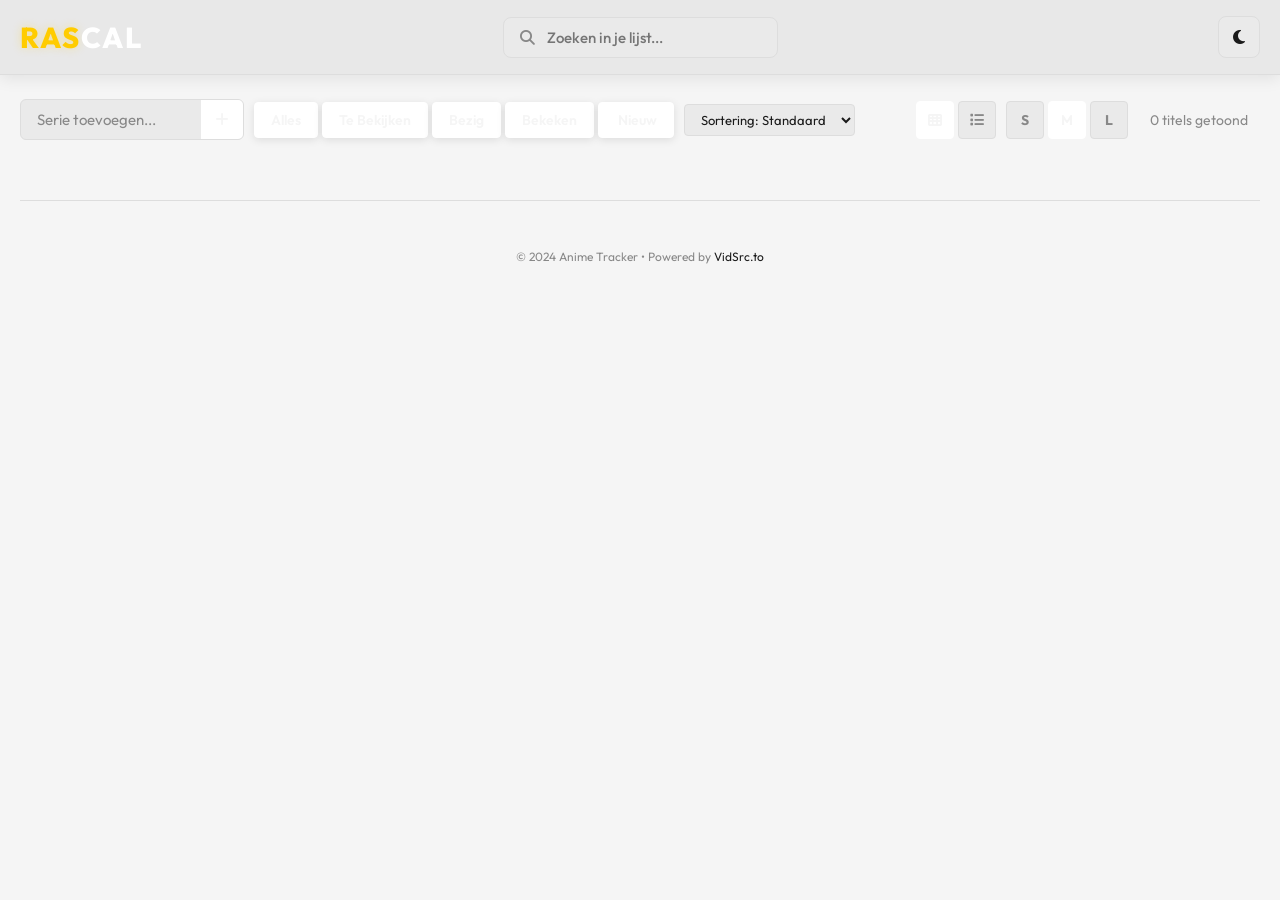
==== anime-tracker/index.html @ e0cf9aab "Initial commit" ====
<!DOCTYPE html>
<html lang="en">
<head>
    <meta charset="UTF-8">
    <meta name="viewport" content="width=device-width, initial-scale=1.0">
    <title>Anime Tracker | Premium List</title>
    <link rel="stylesheet" href="styles.css?v=1.9.2">
    <link rel="preconnect" href="https://fonts.googleapis.com">
    <link rel="preconnect" href="https://fonts.gstatic.com" crossorigin>
    <link href="https://fonts.googleapis.com/css2?family=Outfit:wght@300;400;600;800&display=swap" rel="stylesheet">
    <link rel="stylesheet" href="https://cdnjs.cloudflare.com/ajax/libs/font-awesome/6.4.0/css/all.min.css">
</head>
<body>
    <header class="header-main">
        <div class="header-content">
            <div class="header-left">
                <h1 class="logo-rascal"><span class="ras">RAS</span><span class="cal">CAL</span></h1>
            </div>
            <div class="header-center">
                <div class="search-bar">
                    <i class="fas fa-search"></i>
                    <input type="text" id="search-input" placeholder="Zoeken in je lijst...">
                </div>
            </div>
            <div class="header-right">
                <button id="theme-toggle" title="Wissel thema"><i class="fas fa-moon"></i></button>
            </div>
        </div>
    </header>

    <div id="app">

        <div class="toolbar">
            <div class="add-anime">
                <input type="text" id="new-anime-input" placeholder="Serie toevoegen...">
                <button id="add-btn"><i class="fas fa-plus"></i></button>
            </div>
            <!-- Filter -->
            <div class="filter-group">
                <button class="filter-btn active" data-filter="all">Alles</button>
                <button class="filter-btn" data-filter="-1">Te Bekijken</button>
                <button class="filter-btn" data-filter="0">Bezig</button>
                <button class="filter-btn" data-filter="1">Bekeken</button>
                <button class="filter-btn" data-filter="2"><i class="fas fa-sparkles"></i> Nieuw</button>
            </div>

            <!-- Sort -->
            <div class="sort-group">
                <select id="sort-select">
                    <option value="default">Sortering: Standaard</option>
                    <option value="title-asc">Titel A→Z</option>
                    <option value="title-desc">Titel Z→A</option>
                    <option value="rating-desc">Rating ↓</option>
                    <option value="rating-asc">Rating ↑</option>
                    <option value="status">Status</option>
                </select>
            </div>

            <!-- View toggle -->
            <div class="view-toggle">
                <button class="view-btn active" id="grid-btn" title="Grid view"><i class="fas fa-th"></i></button>
                <button class="view-btn" id="list-btn" title="Lijstweergave"><i class="fas fa-list"></i></button>
            </div>

            <!-- Size toggle (Grid only) -->
            <div class="size-toggle" id="size-toggle-container">
                <button class="size-btn" data-size="s">S</button>
                <button class="size-btn active" data-size="m">M</button>
                <button class="size-btn" data-size="l">L</button>
            </div>

            <span class="item-count" id="item-count">0 items</span>
        </div>

        <main>
            <div id="anime-container" class="grid-view">
                <!-- Dynamically filled -->
            </div>
        </main>

        <footer>
            <p>&copy; 2024 Anime Tracker &bull; Powered by <span class="vidsrc-brand">VidSrc.to</span></p>
        </footer>
    </div>

    <!-- Rating Modal -->
    <div id="modal-overlay" class="hidden">
        <div class="modal">
            <h3>Hoeveel geef je deze anime?</h3>
            <p id="modal-title"></p>
            <div class="rating-input">
                <input type="number" id="rating-number" min="0" max="10" step="0.1" value="7.0">
                <span class="max-rating">/ 10</span>
            </div>
            <div class="modal-buttons">
                <button id="clear-rating" class="btn-secondary" style="margin-right:auto; color:var(--text-muted); border-color:var(--border);">Wissen</button>
                <button id="cancel-rating" class="btn-secondary">Annuleren</button>
                <button id="save-rating" class="btn-primary">Opslaan</button>
            </div>
        </div>
    </div>

    <!-- Detail Modal (seizoenen/afleveringen in grid view) -->
    <div id="detail-overlay" class="hidden">
        <div class="modal modal-detail">
            <div class="modal-detail-header">
                <h3 id="detail-title"></h3>
                <button id="close-detail" class="btn-close">&times;</button>
            </div>
            <div id="detail-content"></div>
        </div>
    </div>

    <script src="domein/StatusCalculator.js"></script>
    <script src="domein/AnimeActions.js"></script>
    <script src="app.js?v=1.2"></script>
</body>
</html>
---- anime-tracker/styles.css ----
/* Light mode (default) */
:root {
    --bg: #f5f5f5;
    --surface: #eaeaea; /* Wat donkerder in lichte modus */
    --surface-2: #e0e0e0;
    --border: #ddd;
    --text: #1a1a1a;
    --text-muted: #888;
    --white: #ffffff;
    --status-none: #bbb;
    --status-watching: #888;
    --status-done: #007acc; /* Lichtblauw */
    --modal-bg: rgba(0,0,0,0.3);
    --shadow: 0 4px 15px rgba(0, 0, 0, 0.08); /* Donkere schaduw */
    --header-bg: #e8e8e8; /* Unieke tint voor header */
}

/* Dark mode */
[data-theme="dark"] {
    --bg: #1e1e1e;
    --surface: #383838; /* Wat lichter in donkere modus */
    --surface-2: #444; 
    --border: #505050;
    --text: #d4d4d4;
    --text-muted: #999;
    --white: #eee;
    --status-none: #666;
    --status-watching: #999;
    --status-done: #4da6ff; /* Lichtblauw */
    --modal-bg: rgba(0,0,0,0.5);
    --shadow: 0 4px 20px rgba(255, 255, 255, 0.05); /* Witte schaduw */
    --header-bg: #282828; /* Unieke tint voor header */
}

/* Midnight mode */
[data-theme="midnight"] {
    --bg: #000000;
    --surface: #0a0a0a;
    --surface-2: #141414;
    --border: #f0f0f0; /* Hoog contrast pure witte randen */
    --text: #ffffff;
    --text-muted: #a0a0a0;
    --white: #ffffff;
    --status-none: #444;
    --status-watching: #aaa;
    --status-done: #77c3ff; /* Helderder blauw in hoog contrast */
    --modal-bg: rgba(0,0,0,0.85);
    --shadow: none; /* Geen schaduw */
    --border-width: 2px; /* Dikkere borders overhaul! */
    --header-bg: #141414; /* Iets lichter dan #000000 */
}

* { margin: 0; padding: 0; box-sizing: border-box; font-family: 'Outfit', sans-serif; }

body { background: var(--bg); color: var(--text); min-height: 100vh; font-size: 15px; }

#app { max-width: 1400px; margin: 0 auto; padding: 24px 20px; }

/* Header */
.header-main {
    width: 100%;
    background: var(--header-bg);
    border-bottom: var(--border-width, 1px) solid var(--border);
    box-shadow: var(--shadow);
    padding: 16px 0;
    position: relative;
    z-index: 100;
}

.header-content {
    max-width: 1400px;
    margin: 0 auto;
    padding: 0 20px;
    display: grid;
    grid-template-columns: 1fr auto 1fr;
    align-items: center;
    gap: 20px;
}

.header-left { display: flex; align-items: center; }

.logo-rascal {
    font-size: 1.8rem;
    font-weight: 800;
    letter-spacing: 2px;
    cursor: default;
    user-select: none;
}

.logo-rascal .ras { color: #FFCC00; text-shadow: 0 0 10px rgba(255, 204, 0, 0.3); }
.logo-rascal .cal { color: #FFFFFF; }

.header-center {
    width: 100%;
    max-width: 500px;
}

.search-bar {
    display: flex;
    align-items: center;
    background: var(--surface);
    border: var(--border-width, 1px) solid var(--border);
    border-radius: 8px;
    padding: 0 16px;
    transition: all 0.25s cubic-bezier(0.25, 0.8, 0.25, 1);
}

.search-bar:focus-within {
    border-color: #FFCC00;
    box-shadow: 0 0 0 2px rgba(255, 204, 0, 0.1);
}

.search-bar i {
    color: var(--text-muted);
    margin-right: 12px;
}

.search-bar input {
    background: transparent;
    border: none;
    padding: 10px 0;
    color: var(--text);
    outline: none;
    width: 100%;
    font-size: 15px;
    font-weight: 500;
}

.header-right {
    display: flex;
    justify-content: flex-end;
    align-items: center;
}

#theme-toggle {
    background: var(--surface); border: var(--border-width, 1px) solid var(--border);
    color: var(--text); width: 42px; height: 42px; border-radius: 8px;
    cursor: pointer; font-size: 16px; display: flex;
    align-items: center; justify-content: center;
    transition: all 0.25s cubic-bezier(0.25, 0.8, 0.25, 1);
}
#theme-toggle:hover { background: var(--surface-2); }

.add-anime {
    display: flex; background: var(--surface); border: var(--border-width, 1px) solid var(--border);
    border-radius: 6px; overflow: hidden;
    transition: all 0.25s cubic-bezier(0.25, 0.8, 0.25, 1);
}
.add-anime:focus-within, .add-anime:hover {
    border-color: var(--text-muted);
    box-shadow: inset 0 0 0 1px var(--text-muted);
}
.add-anime input {
    background: transparent; border: none; padding: 10px 16px;
    color: var(--text); outline: none; width: 180px; font-size: 15px;
    font-family: 'Outfit', sans-serif;
}
.add-anime input::placeholder { color: var(--text-muted); }
.add-anime button {
    background: var(--white); border: none; width: 42px;
    color: var(--bg); cursor: pointer; font-size: 15px;
    transition: all 0.25s cubic-bezier(0.25, 0.8, 0.25, 1);
}
.add-anime button:hover { opacity: 0.8; }

/* Toolbar */
.toolbar {
    display: flex; align-items: center; gap: 10px;
    margin-bottom: 20px; flex-wrap: wrap;
}
.filter-group { display: flex; gap: 4px; }
.filter-btn {
    background: var(--surface); border: var(--border-width, 1px) solid var(--border);
    color: var(--text-muted); padding: 8px 16px; border-radius: 4px;
    cursor: pointer; font-weight: 500; font-size: 14px;
    font-family: 'Outfit', sans-serif;
    transition: all 0.25s cubic-bezier(0.25, 0.8, 0.25, 1);
}
.filter-btn.active { 
    background: var(--white); 
    color: var(--bg); 
    border-color: var(--white); 
    font-weight: 600;
    box-shadow: 0 2px 8px rgba(0,0,0,0.1);
}
.filter-btn:not(.active) {
    opacity: 0.6;
    background: var(--surface-2);
}
.filter-btn:not(.active):hover { 
    border-color: var(--text-muted); 
    color: var(--text); 
    opacity: 1;
    box-shadow: inset 0 0 0 1px var(--text-muted);
}

.sort-group select {
    background: var(--surface); border: var(--border-width, 1px) solid var(--border);
    color: var(--text); padding: 6px 12px; border-radius: 4px;
    font-family: 'Outfit', sans-serif; font-size: 13px; outline: none; cursor: pointer;
}

.view-toggle { display: flex; gap: 4px; margin-left: auto; }
.view-btn {
    background: var(--surface); border: var(--border-width, 1px) solid var(--border);
    color: var(--text-muted); width: 38px; height: 38px;
    border-radius: 4px; cursor: pointer; font-size: 14px;
    transition: all 0.25s cubic-bezier(0.25, 0.8, 0.25, 1);
}
.view-btn.active { background: var(--white); color: var(--bg); border-color: var(--white); }
.view-btn:not(.active):hover { border-color: var(--text-muted); }

.item-count { color: var(--text-muted); font-size: 14px; white-space: nowrap; margin: 0 12px; }

.size-toggle { display: flex; gap: 4px; }
.size-btn {
    background: var(--surface); border: var(--border-width, 1px) solid var(--border);
    color: var(--text-muted); width: 38px; height: 38px;
    border-radius: 4px; cursor: pointer; font-size: 14px; font-weight: 700;
    transition: all 0.25s cubic-bezier(0.25, 0.8, 0.25, 1);
}
.size-btn.active { background: var(--white); color: var(--bg); border-color: var(--white); }
.size-btn:not(.active):hover { border-color: var(--text-muted); }

/* Main Container Layouts */
#anime-container {
    display: flex;
    flex-direction: column;
    gap: 30px;
    align-items: stretch;
    width: 100%;
}

/* Base Status Column (Fallback) */
.status-column {
    display: flex;
    flex-direction: column;
    gap: 12px;
}

/* Ensure headers span full width of their column if in grid */
.status-group-header {
    grid-column: 1 / -1;
    margin-top: 0 !important;
}

/* ---------------- GRID VIEW LAYOUT ---------------- */
.grid-view .status-column {
    display: grid;
    grid-template-columns: repeat(auto-fill, minmax(280px, 1fr));
    gap: 16px;
    align-content: start;
    width: 100%;
}

/* Grid View S/M/L: Pas de grootte van de kaarten aan */
#anime-container.grid-view.size-l .status-column {
    grid-template-columns: repeat(auto-fill, minmax(340px, 1fr));
}
#anime-container.grid-view.size-m .status-column {
    grid-template-columns: repeat(auto-fill, minmax(260px, 1fr));
}
#anime-container.grid-view.size-s .status-column {
    grid-template-columns: repeat(auto-fill, minmax(180px, 1fr));
    gap: 10px;
}

/* ---------------- LIST VIEW LAYOUT ---------------- */
.list-view .status-column { 
    display: flex; 
    flex-direction: column; 
    gap: 6px; 
    width: 100%;
}

/* List Row Card */
#anime-container.list-view .anime-card {
    display: grid;
    grid-template-columns: 36px 36px minmax(0, 1fr) 140px 60px 40px 24px;
    gap: 12px;
    align-items: center;
    padding: 10px 16px; 
    border-radius: 8px;
    min-height: 64px;
    width: 100%;
    box-sizing: border-box;
    transition: transform 0.2s ease, box-shadow 0.2s ease, border-color 0.2s ease;
}
#anime-container.list-view .anime-card:hover {
    box-shadow: 0 6px 20px rgba(0, 0, 0, 0.12);
}

/* Maak de kaarten smaller voor S en M standen */
#anime-container.size-m .list-view .anime-card {
    grid-template-columns: 32px 30px minmax(0, 1fr) 90px 40px 36px 20px;
    padding: 8px 12px;
    min-height: 54px;
}
#anime-container.size-s .list-view .anime-card {
    grid-template-columns: 24px 24px minmax(0, 1fr) 30px 30px 16px;
    gap: 6px;
    padding: 6px 8px;
    min-height: 44px;
}

/* Verberg de hoofd Status-dropdown in S stand om ruimte te maken (ALLEEN IN LIJST) */
#anime-container.list-view.size-s .card-actions > .status-dropdown { display: none !important; }

/* Show the poster in the list */
#anime-container.list-view .card-poster { display: block; }

/* Flatten hierarchy for grid */
#anime-container.list-view .card-info,
#anime-container.list-view .card-header,
#anime-container.list-view .card-actions,
#anime-container.list-view .card-title {
    display: contents;
}

/* Assign Columns explicitly and clamp them to row 1 */
#anime-container.list-view .anime-card {
    height: auto;
}
#anime-container.list-view .status-indicator { grid-area: 1 / 1; }
#anime-container.list-view .card-poster { grid-area: 1 / 2; height: 50px; width: 34px; border-radius: 4px; box-shadow: 0 2px 6px rgba(0,0,0,0.15); }
#anime-container.size-m .list-view .card-poster { height: 40px; width: 27px; }
#anime-container.size-s .list-view .card-poster { height: 32px; width: 21px; border-radius: 2px; box-shadow: none; }

#anime-container.list-view .card-title span { 
    grid-area: 1 / 3; 
    white-space: nowrap; 
    overflow: hidden; 
    text-overflow: ellipsis; 
    font-size: 14px;
    font-weight: 700;
}
#anime-container.list-view .status-dropdown { grid-area: 1 / 4; margin: 0; }
#anime-container.list-view .rating-badge { grid-area: 1 / 5; justify-self: center; margin: 0; }
#anime-container.list-view .btn-play { grid-area: 1 / 6; justify-self: center; margin: 0; }
#anime-container.list-view .expand-icon { grid-area: 1 / 7; justify-self: end; margin: 0; font-size: 12px; transition: transform 0.3s ease; }

/* S stand: Herpositioneren omdat status-dropdown weg is */
#anime-container.size-s .list-view .rating-badge { grid-area: 1 / 4; }
#anime-container.size-s .list-view .btn-play { grid-area: 1 / 5; }
#anime-container.size-s .list-view .expand-icon { grid-area: 1 / 6; }

/* Inline Detail Fix */
#anime-container.list-view .card-detail {
    grid-row: 2;
    grid-column: 1 / -1;
    width: 100%;
    margin-top: 10px;
    padding: 16px;
    background: var(--surface-2);
    border-radius: 8px;
    border: none;
    box-shadow: inset 0 2px 8px rgba(0,0,0,0.05);
}

/* Card */
.anime-card {
    background: var(--surface); border: var(--border-width, 1px) solid var(--border);
    border-radius: 8px;    padding: 10px; 
    display: flex; flex-direction: row; gap: 12px;
    position: relative;
    box-shadow: var(--shadow);
    transition: all 0.25s cubic-bezier(0.25, 0.8, 0.25, 1);
    overflow: hidden;
    min-height: 120px;
}

.card-poster, .card-info {
    position: relative;
    z-index: 1;
}
.anime-card:hover, .anime-card:focus-within { 
    border-color: var(--text-muted); 
    box-shadow: var(--shadow), inset 0 0 0 1px var(--text-muted);
}

/* Glow effects op basis van rating */
.anime-card.glow-gold {
    box-shadow: var(--shadow), inset 0 0 60px rgba(255, 215, 0, 0.25) !important;
}
.anime-card.glow-gold:hover, .anime-card.glow-gold:focus-within {
    box-shadow: var(--shadow), inset 0 0 80px rgba(255, 215, 0, 0.35), inset 0 0 0 1px var(--text-muted) !important;
}
.anime-card.glow-red {
    box-shadow: var(--shadow), inset 0 0 60px rgba(231, 76, 60, 0.25) !important;
}
.anime-card.glow-red:hover, .anime-card.glow-red:focus-within {
    box-shadow: var(--shadow), inset 0 0 80px rgba(231, 76, 60, 0.35), inset 0 0 0 1px var(--text-muted) !important;
}

.card-poster {
    flex-shrink: 0;
    aspect-ratio: 2/3;
    background: var(--surface-2);
    border-radius: 4px;
    overflow: hidden;
    position: relative;
}
.card-poster img {
    width: 100%; height: 100%; object-fit: cover; display: block;
}

.card-info {
    flex: 1;
    display: flex;
    flex-direction: column;
    justify-content: space-between;
    min-width: 0;
}

.card-header { margin-bottom: 8px; }
.card-title {
    font-size: 16px; font-weight: 700; color: var(--white);
    display: flex; justify-content: space-between; align-items: flex-start;
    gap: 8px;
    line-height: 1.4;
}
.card-title span {
    overflow: hidden; text-overflow: ellipsis; display: -webkit-box;
    -webkit-line-clamp: 2; line-clamp: 2; -webkit-box-orient: vertical;
}

.card-actions {
    display: flex; align-items: center; gap: 8px; flex-wrap: wrap;
    margin-top: auto;
}

/* S/M/L Scaling */
/* SMALL */
.size-s { font-size: 13px; }
.size-s .anime-card { padding: 8px; min-height: unset; gap: 8px; }
.size-s .card-title { font-size: 14px; margin-bottom: 4px; }
.size-s .card-poster { width: 70px; }
.size-s .status-indicator { width: 28px; height: 28px; font-size: 12px; }
.size-s .action-btn, .size-s .status-current, .size-s .rating-badge { padding: 4px 8px; font-size: 11px; }
.size-s .status-group-header { font-size: 1rem; padding: 8px 14px; }

/* MEDIUM (Default) */
.size-m { font-size: 15px; }
.size-m .card-poster { width: 100px; }
.size-m .card-title { font-size: 16px; margin-bottom: 6px; }
.size-m .action-btn, .size-m .status-current, .size-m .rating-badge { padding: 8px 12px; font-size: 13px; }

/* LARGE */
.size-l { font-size: 17px; }
.size-l .anime-card { padding: 24px; border-radius: 12px; gap: 24px; }
.size-l .card-title { font-size: 20px; font-weight: 800; }
.size-l .card-poster { width: 160px; }
.size-l .status-indicator { width: 50px; height: 50px; font-size: 20px; }
.size-l .action-btn, .size-l .status-current, .size-l .rating-badge { padding: 10px 20px; font-size: 15px; }
.size-l .status-group-header { font-size: 1.6rem; padding: 24px; }

.anime-card::before {
    content: ''; position: absolute; top: 0; left: 0; width: 4px; height: 100%;
    z-index: 2;
}
.anime-card[data-status="-1"]::before { background: var(--status-none); }
.anime-card[data-status="0"]::before  { background: var(--status-watching); }
.anime-card[data-status="1"]::before  { display: none; } /* Blauwe balk weg voor bekeken */
.anime-card[data-status="2"]::before  { background: #ff6b35; }

/* SVG Watermark removed */

#app .anime-card.status-watched .card-title,
#app .anime-card[data-status="1"] .card-title {
    color: #ffffff !important;
}

.anime-card[data-status="1"],
.anime-card.status-watched {
    background: var(--surface-2);
    box-shadow: inset 0 0 40px rgba(0, 122, 204, 0.1); /* Subtiele blauwe gloed */
}

.list-view .anime-card .status-indicator {
    display: flex;
    align-items: center;
    justify-content: center;
    width: 36px;
    height: 36px;
    border-radius: 8px;
    flex-shrink: 0;
    font-size: 16px;
    background: var(--bg);
    border: 1px solid var(--border);
}
.list-view .anime-card .status-indicator.status-done {
    background: rgba(0, 122, 204, 0.1);
    color: var(--status-done);
    border-color: rgba(0, 122, 204, 0.3);
}
.list-view .anime-card .status-indicator.status-watching {
    background: rgba(136, 136, 136, 0.1);
    color: var(--status-watching);
}
.list-view .anime-card .status-indicator.status-none {
    background: rgba(187, 187, 187, 0.05);
    color: var(--status-none);
}
.list-view .anime-card .status-indicator.status-new {
    background: rgba(255, 107, 53, 0.1);
    color: #ff6b35;
    border-color: rgba(255, 107, 53, 0.3);
}

/* Status Headers */
.status-group-header {
    grid-column: 1 / -1; /* Stretch across all grid columns */
    display: flex;
    align-items: center;
    gap: 12px;
    padding: 12px 16px;
    margin: 20px 0 10px 0;
    background: var(--bg);
    border-bottom: 2px solid var(--border);
    position: sticky;
    top: 0;
    z-index: 10;
    font-weight: 800;
    font-size: 1.1rem;
    color: var(--white);
    text-transform: uppercase;
    letter-spacing: 1px;
}

[data-theme="midnight"] .status-group-header {
    background: #000;
    border-bottom-color: #fff;
}

.status-group-header i {
    width: 24px;
    text-align: center;
    color: #FFCC00;
}

.group-count {
    background: var(--surface-2);
    color: var(--text-muted);
    font-size: 0.8rem;
    padding: 2px 8px;
    border-radius: 10px;
    margin-left: auto;
    font-weight: 600;
}

/* Removed duplicate card-title css block */

/* S/E */
.card-controls {
    display: flex; gap: 10px; margin-bottom: 10px;
    background: var(--surface-2); padding: 6px 8px; border-radius: 4px;
}
.input-group { display: flex; align-items: center; gap: 5px; }
.input-group label { font-size: 11px; font-weight: 700; color: var(--text-muted); }
.input-group input {
    width: 44px; background: var(--bg); border: var(--border-width, 1px) solid var(--border);
    color: var(--text); padding: 3px 4px; border-radius: 3px;
    text-align: center; font-weight: 600; font-size: 13px; outline: none;
    font-family: 'Outfit', sans-serif;
}

/* Actions */
.card-actions { display: flex; align-items: center; gap: 6px; margin-top: auto; }

.action-btn {
    border: var(--border-width, 1px) solid var(--border); border-radius: 4px; cursor: pointer;
    padding: 8px 14px; font-size: 13px; font-weight: 600;
    display: flex; align-items: center; gap: 6px;
    font-family: 'Outfit', sans-serif;
    transition: all 0.25s cubic-bezier(0.25, 0.8, 0.25, 1);
}
.btn-play { background: var(--white); color: var(--bg); border-color: var(--white); }
.btn-play:hover { opacity: 0.8; }

.status-dropdown { position: relative; }
.status-current {
    background: var(--surface-2); color: var(--text); border: var(--border-width, 1px) solid var(--border);
    padding: 8px 12px; border-radius: 4px; font-size: 13px; font-weight: 500;
    font-family: 'Outfit', sans-serif; cursor: pointer;
    display: flex; align-items: center; gap: 6px;
    transition: all 0.25s cubic-bezier(0.25, 0.8, 0.25, 1);
}
.status-current img { width: 14px; height: 14px; }
.status-current:hover { border-color: var(--text-muted); }
.status-option img { width: 14px; height: 14px; }

[data-theme="dark"] .status-current img,
[data-theme="dark"] .status-option img,
[data-theme="midnight"] .status-current img,
[data-theme="midnight"] .status-option img { filter: invert(1); }

.status-menu {
    display: none; position: absolute; top: 100%; left: 0; margin-top: 4px;
    background: var(--surface); border: var(--border-width, 1px) solid var(--border); border-radius: 6px;
    overflow: hidden; z-index: 100; min-width: 140px;
}
.status-dropdown.open .status-menu { display: block; }

.status-option {
    padding: 8px 12px; font-size: 12px; cursor: pointer;
    display: flex; align-items: center; gap: 8px;
    font-family: 'Outfit', sans-serif; color: var(--text);
}
.status-option:hover { background: var(--surface-2); }


.rating-badge {
    padding: 4px 10px;
    border-radius: 4px; font-weight: 700; color: var(--white);
    font-size: 12px; border: var(--border-width, 1px) solid var(--border);
    transition: all 0.2s ease;
    background: var(--surface-2);
}
.rating-badge.unrated { color: var(--text-muted); font-weight: 400; opacity: 0.6; }

/* Ratings Graph Scale */
.rating-badge.r-9 { background: rgba(52, 152, 219, 0.25) !important; color: #3498db !important; border-color: rgba(52, 152, 219, 0.5) !important; box-shadow: 0 0 10px rgba(52, 152, 219, 0.1); }
.rating-badge.r-8 { background: rgba(39, 174, 96, 0.25)  !important; color: #27ae60 !important; border-color: rgba(39, 174, 96, 0.5)  !important; }
.rating-badge.r-7 { background: rgba(46, 204, 113, 0.25)  !important; color: #2ecc71 !important; border-color: rgba(46, 204, 113, 0.5)  !important; }
.rating-badge.r-6 { background: rgba(241, 196, 15, 0.25)  !important; color: #f1c40f !important; border-color: rgba(241, 196, 15, 0.5)  !important; }
.rating-badge.r-5 { background: rgba(230, 126, 34, 0.25)  !important; color: #e67e22 !important; border-color: rgba(230, 126, 34, 0.5)  !important; }
.rating-badge.r-4 { background: rgba(231, 76, 60, 0.25)  !important; color: #e74c3c !important; border-color: rgba(231, 76, 60, 0.5)  !important; }
.rating-badge.r-0 { background: rgba(142, 68, 173, 0.25)  !important; color: #8e44ad !important; border-color: rgba(142, 68, 173, 0.5)  !important; }


/* Card header */
.card-header { cursor: default; }
.card-title { display: flex; align-items: center; gap: 8px; }
.expand-icon { font-size: 10px; color: var(--text-muted); margin-left: auto; }

/* Expanded detail */
.card-detail {
    margin-top: 12px; padding-top: 12px;
    border-top: var(--border-width, 1px) solid var(--border);
}

.season-block { margin-bottom: 8px; }
.season-header {
    display: flex; align-items: center; gap: 8px;
    padding: 6px 0;
}
.season-title { font-weight: 600; font-size: 13px; flex: 1; }

.episode-list {
    margin-left: 18px; border-left: var(--border-width, 1px) solid var(--border);
    padding-left: 12px;
}
.episode-row {
    display: flex; align-items: center; gap: 8px;
    padding: 4px 0; font-size: 12px;
}
.episode-row[data-status="1"] .ep-title { color: var(--text-muted); }
.ep-title { flex: 1; color: var(--text); }

.btn-small { padding: 4px 8px; font-size: 11px; }
.btn-tiny { padding: 3px 6px; font-size: 10px; }

/* Franchise */
.franchise-count {
    background: var(--surface-2); border: var(--border-width, 1px) solid var(--border);
    padding: 1px 7px; border-radius: 10px; font-size: 11px;
    color: var(--text-muted); margin-left: auto;
}
.franchise-item {
    padding: 8px 0; border-bottom: var(--border-width, 1px) solid var(--border);
}
.franchise-item:last-of-type { border-bottom: none; }
.franchise-item-header {
    display: flex; align-items: center; gap: 8px; font-size: 13px;
}
.franchise-item-title { flex: 1; font-weight: 500; }
.franchise-edit-row {
    display: flex; align-items: center; gap: 8px;
    margin-top: 16px; padding-top: 12px; border-top: var(--border-width, 1px) solid var(--border);
}
.franchise-name-input {
    flex: 1; background: var(--surface-2); border: var(--border-width, 1px) solid var(--border);
    color: var(--text); padding: 6px 10px; border-radius: 4px;
    font-family: 'Outfit', sans-serif; font-size: 13px; outline: none;
}

/* Modal */
#modal-overlay, #detail-overlay {
    position: fixed; top: 0; left: 0; width: 100%; height: 100%;
    background: var(--modal-bg);
    display: flex; justify-content: center; align-items: center; z-index: 1000;
}
.modal {
    background: var(--surface); border: var(--border-width, 1px) solid var(--border);
    padding: 28px; border-radius: 8px; width: 360px; max-width: 90%;
}
.modal-detail {
    width: 600px; max-height: 80vh; display: flex; flex-direction: column;
}
.modal-detail-header {
    display: flex; justify-content: space-between; align-items: center;
    margin-bottom: 16px; padding-bottom: 12px; border-bottom: var(--border-width, 1px) solid var(--border);
}
.modal-detail-header h3 { margin: 0; font-size: 16px; }
.btn-close {
    background: none; border: none; color: var(--text-muted);
    font-size: 22px; cursor: pointer; padding: 0 4px;
}
.btn-close:hover { color: var(--text); }
#detail-content {
    overflow-y: auto; flex: 1;
}
.modal h3 { margin-bottom: 4px; font-size: 16px; }
#modal-title { color: var(--text-muted); margin-bottom: 20px; font-size: 13px; }
.rating-input {
    display: flex; align-items: baseline; justify-content: center;
    gap: 8px; margin-bottom: 20px;
}
.rating-input input {
    width: 90px; background: var(--surface-2); border: var(--border-width, 1px) solid var(--border);
    color: var(--text); padding: 10px; border-radius: 6px; font-size: 1.8rem;
    font-weight: 700; text-align: center; outline: none; font-family: 'Outfit', sans-serif;
}
.max-rating { font-size: 1rem; color: var(--text-muted); }
.modal-buttons { display: flex; gap: 8px; }
.modal-buttons button {
    flex: 1; padding: 11px; border-radius: 6px; cursor: pointer;
    font-weight: 600; font-size: 14px; border: var(--border-width, 1px) solid var(--border);
    font-family: 'Outfit', sans-serif;
}
.btn-primary  { background: var(--white); color: var(--bg); border-color: var(--white); }
.btn-secondary { background: var(--surface-2); color: var(--text); }

.hidden { display: none !important; }

footer {
    text-align: center; padding: 3rem 0;
    color: var(--text-muted); font-size: 12px;
    border-top: 1px solid var(--border); margin-top: 40px;
}
.vidsrc-brand { color: var(--text); }

/* --- ULTRA SPECIFICITY FIX VOOR BEKEKEN ITEMS --- */
#app .anime-card[data-status="1"] .card-title,
#app .anime-card.status-watched .card-title,
#app .anime-card[data-status="1"] .card-title span,
#app .anime-card.status-watched .card-title span,
#app .anime-card[data-status="1"] .ep-title,
#app .anime-card.status-watched .ep-title,
#app .anime-card[data-status="1"] .season-title,
#app .anime-card.status-watched .season-title {
    color: #ffffff !important;
    text-shadow: 0 1px 3px rgba(0,0,0,0.3);
}

/* --- STATUS DROPDOWN STYLES --- */
.status-dropdown {
    position: relative;
    display: inline-block;
    z-index: 50;
    min-width: 130px;
}

.status-current {
    background: var(--surface-2);
    border: 1px solid var(--border);
    color: var(--text);
    padding: 6px 10px;
    border-radius: 4px;
    cursor: pointer;
    font-size: 11px;
    font-weight: 600;
    display: flex;
    align-items: center;
    gap: 8px;
    width: 100%;
    transition: all 0.2s;
}

.status-current:hover {
    background: var(--bg);
    border-color: var(--white);
}

.status-current img, .status-option img {
    width: 14px;
    height: 14px;
    object-fit: contain;
    filter: brightness(0) invert(1);
}

[data-theme="light"] .status-current img,
[data-theme="light"] .status-option img {
    filter: none;
}

.status-menu {
    position: absolute;
    top: 100%;
    right: 0;
    background: var(--surface);
    border: 1px solid var(--border);
    border-radius: 6px;
    margin-top: 6px;
    display: none;
    box-shadow: 0 10px 30px rgba(0,0,0,0.5);
    z-index: 100;
    overflow: hidden;
    min-width: 160px;
}

.status-dropdown.open .status-menu {
    display: block;
    animation: fadeInScale 0.15s ease-out;
}

@keyframes fadeInScale {
    from { opacity: 0; transform: scale(0.95); }
    to { opacity: 1; transform: scale(1); }
}

.status-option {
    padding: 10px 15px;
    cursor: pointer;
    display: flex;
    align-items: center;
    gap: 12px;
    font-size: 12px;
    color: var(--text);
    transition: background 0.2s;
}

.status-option:hover {
    background: var(--surface-2);
    color: #fff;
}

.status-option img {
    opacity: 0.8;
}

.status-current span {
    white-space: nowrap;
    overflow: hidden;
    text-overflow: ellipsis;
}

/* Lijstweergave vinkje kolom fix */
.list-view .anime-card.status-watched .status-indicator,
.list-view .anime-card[data-status="1"] .status-indicator {
    background: rgba(0, 122, 204, 0.2) !important;
    color: #ffffff !important;
    border: 2px solid #ffffff !important;
    display: flex !important;
    align-items: center;
    justify-content: center;
}
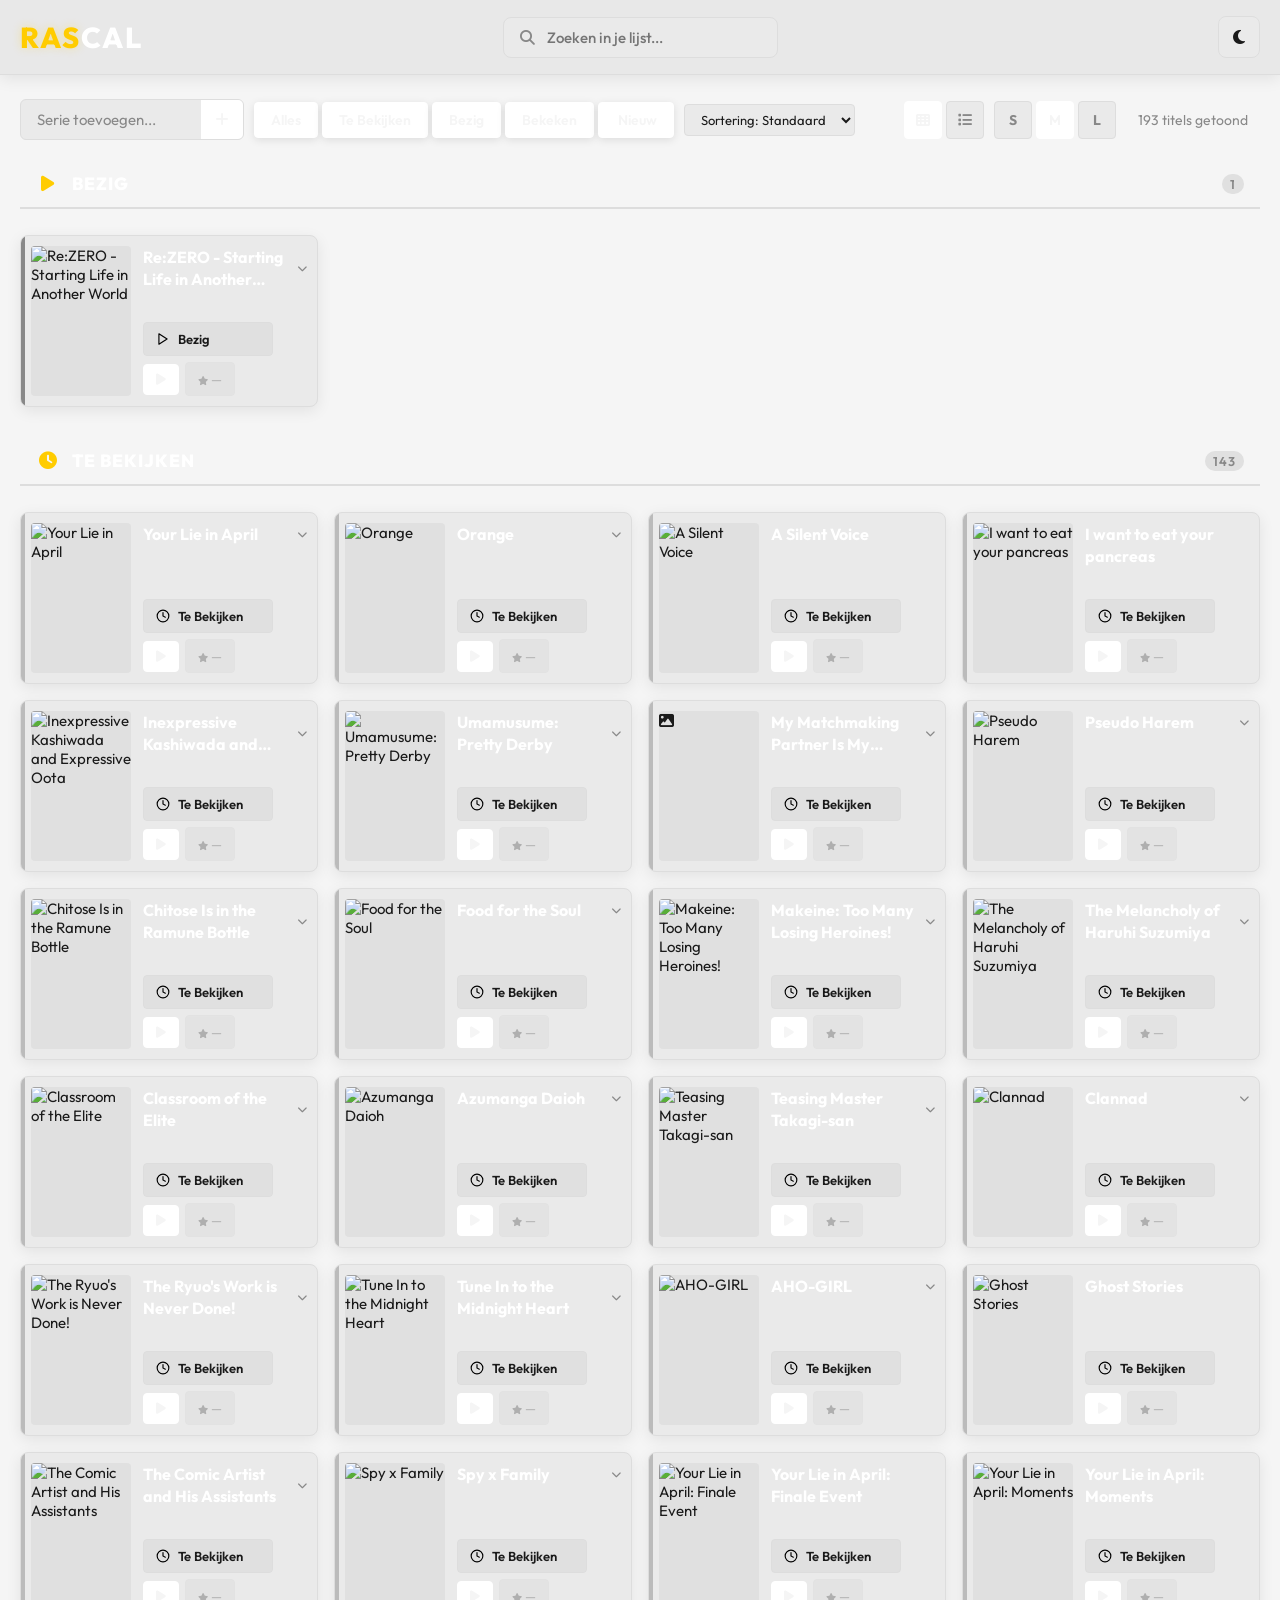
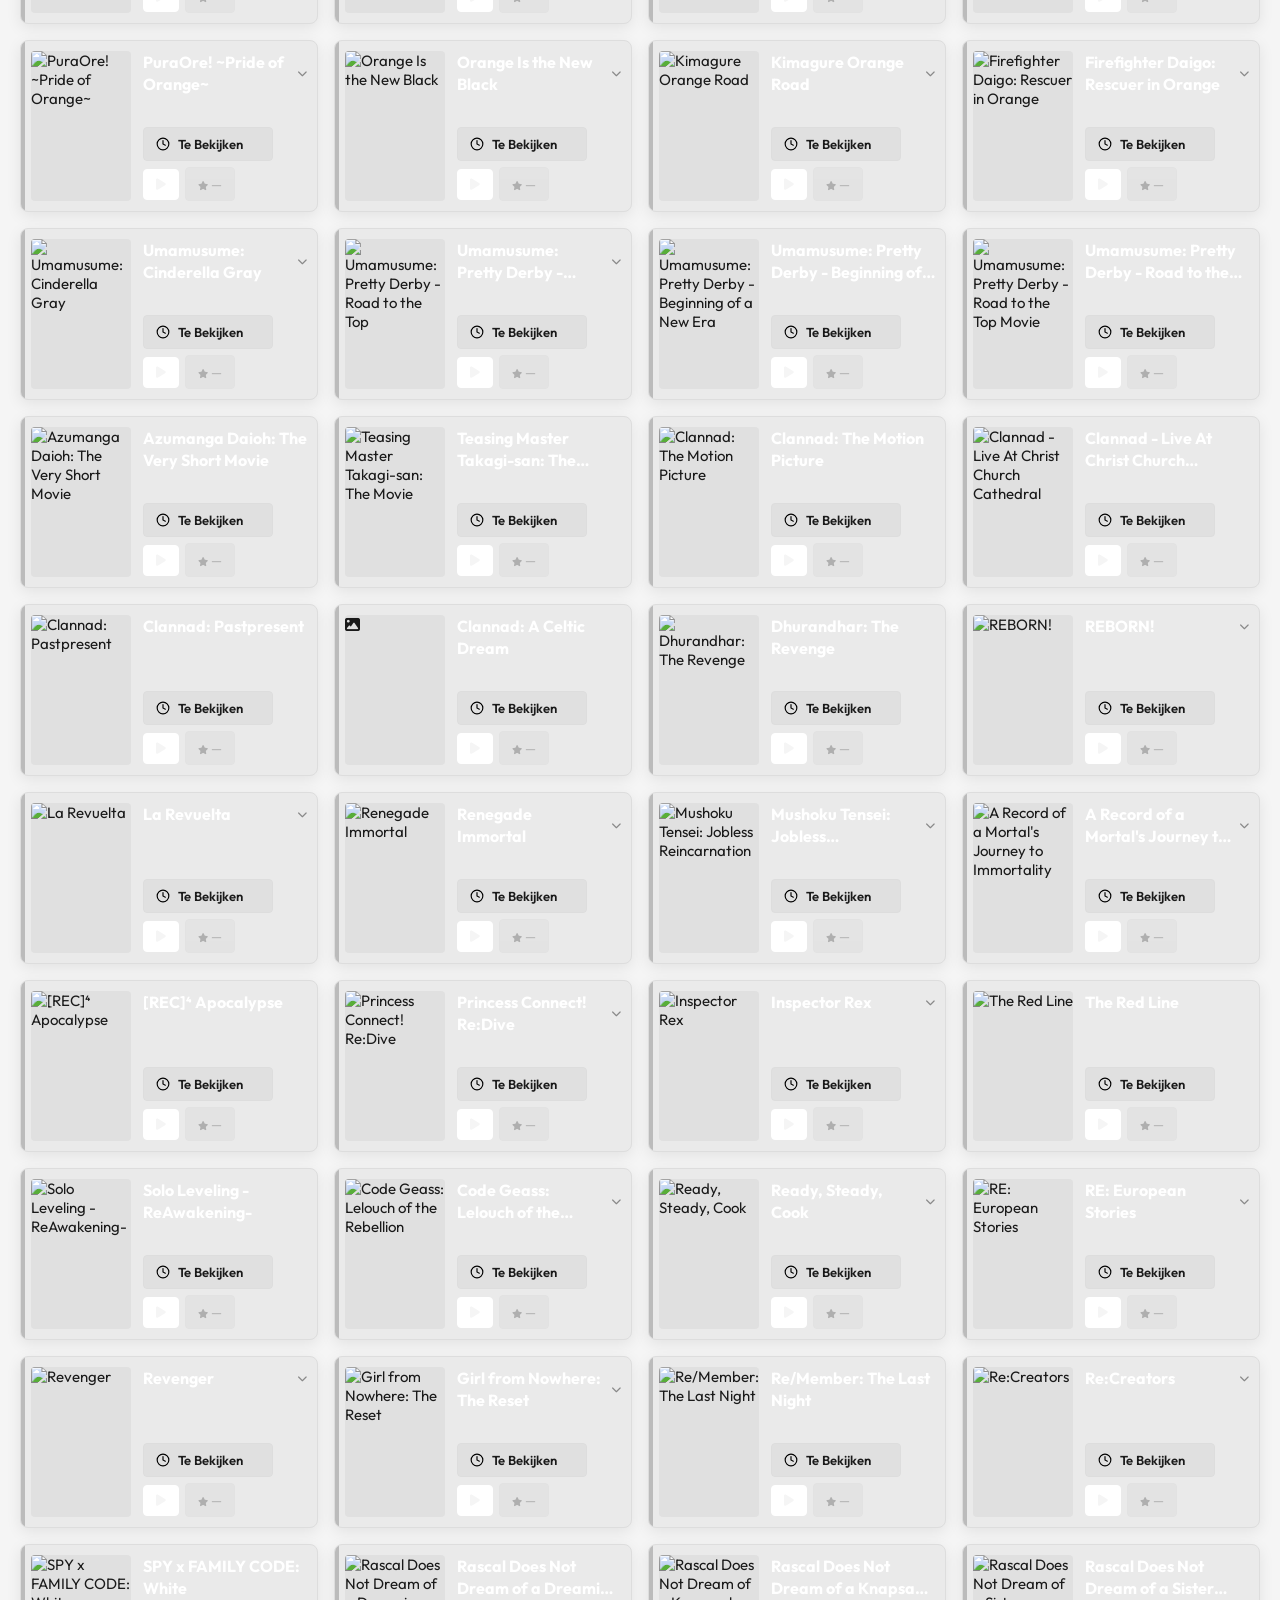
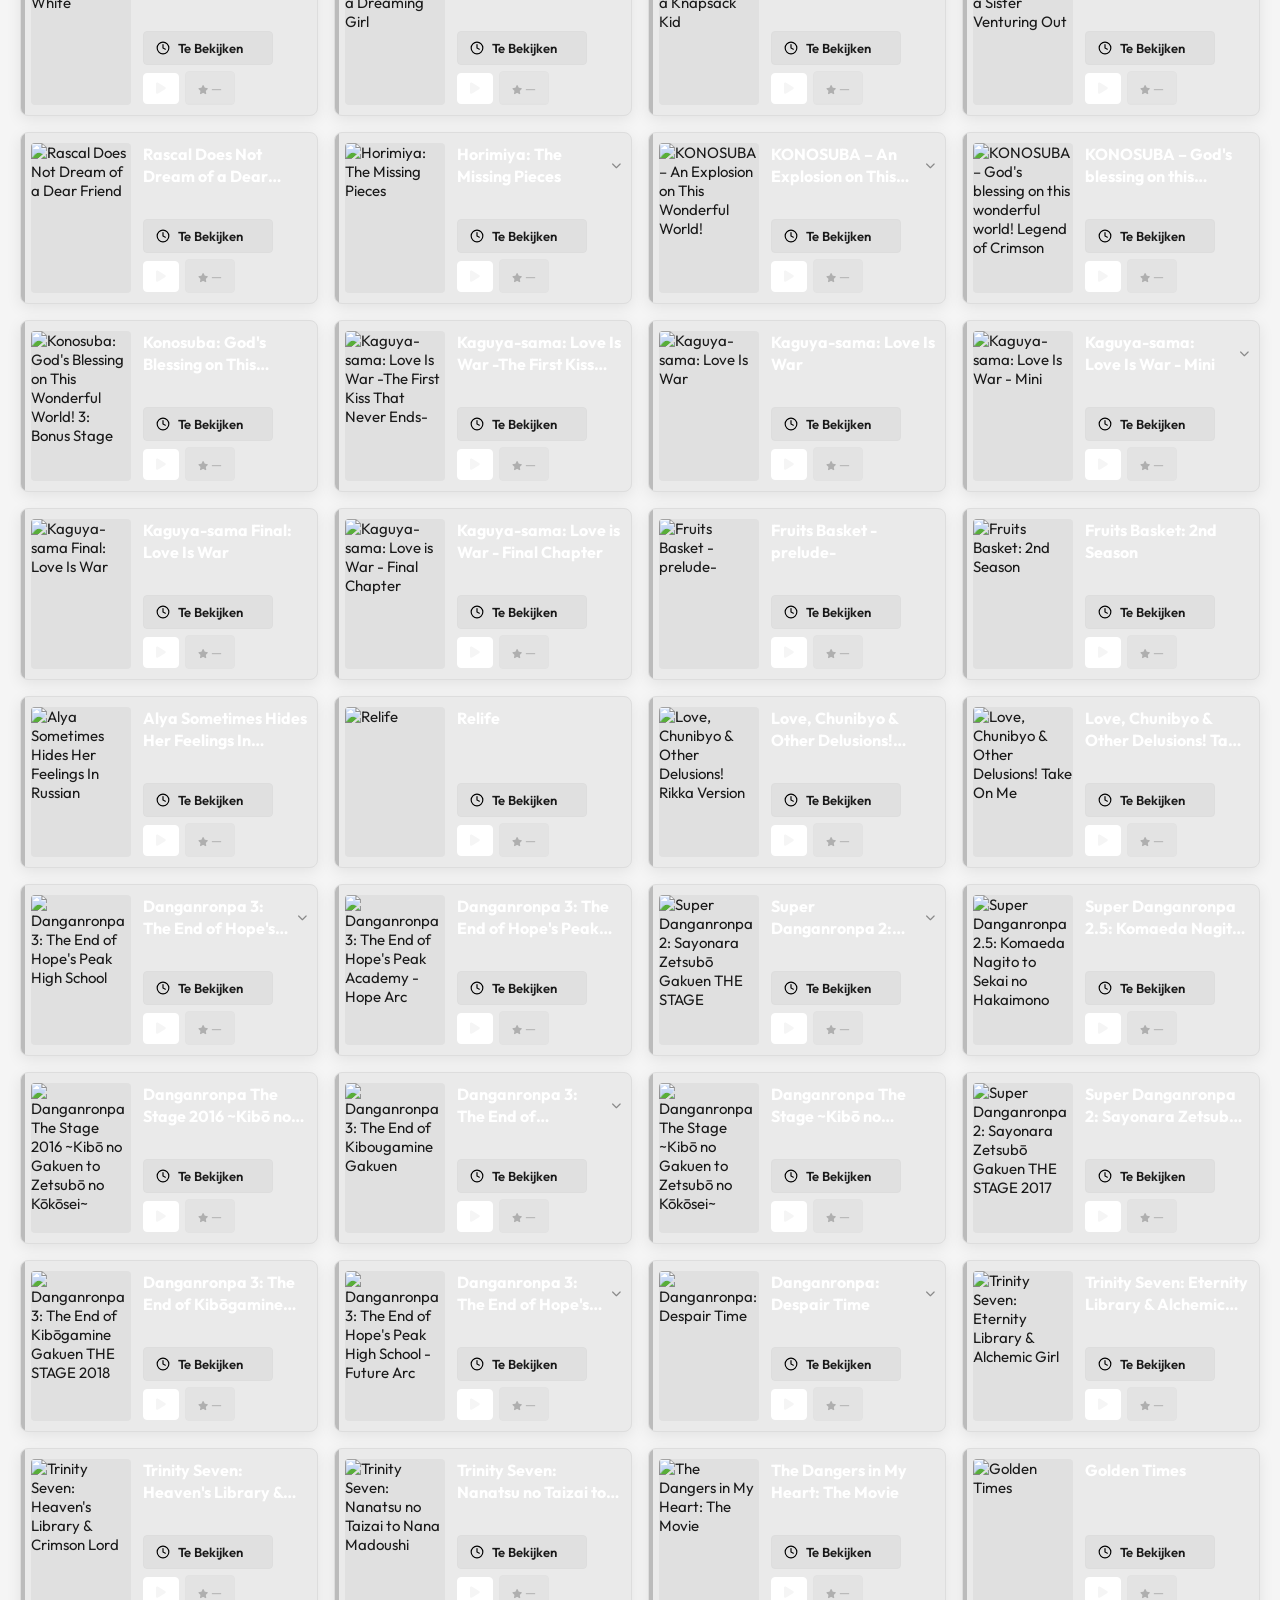
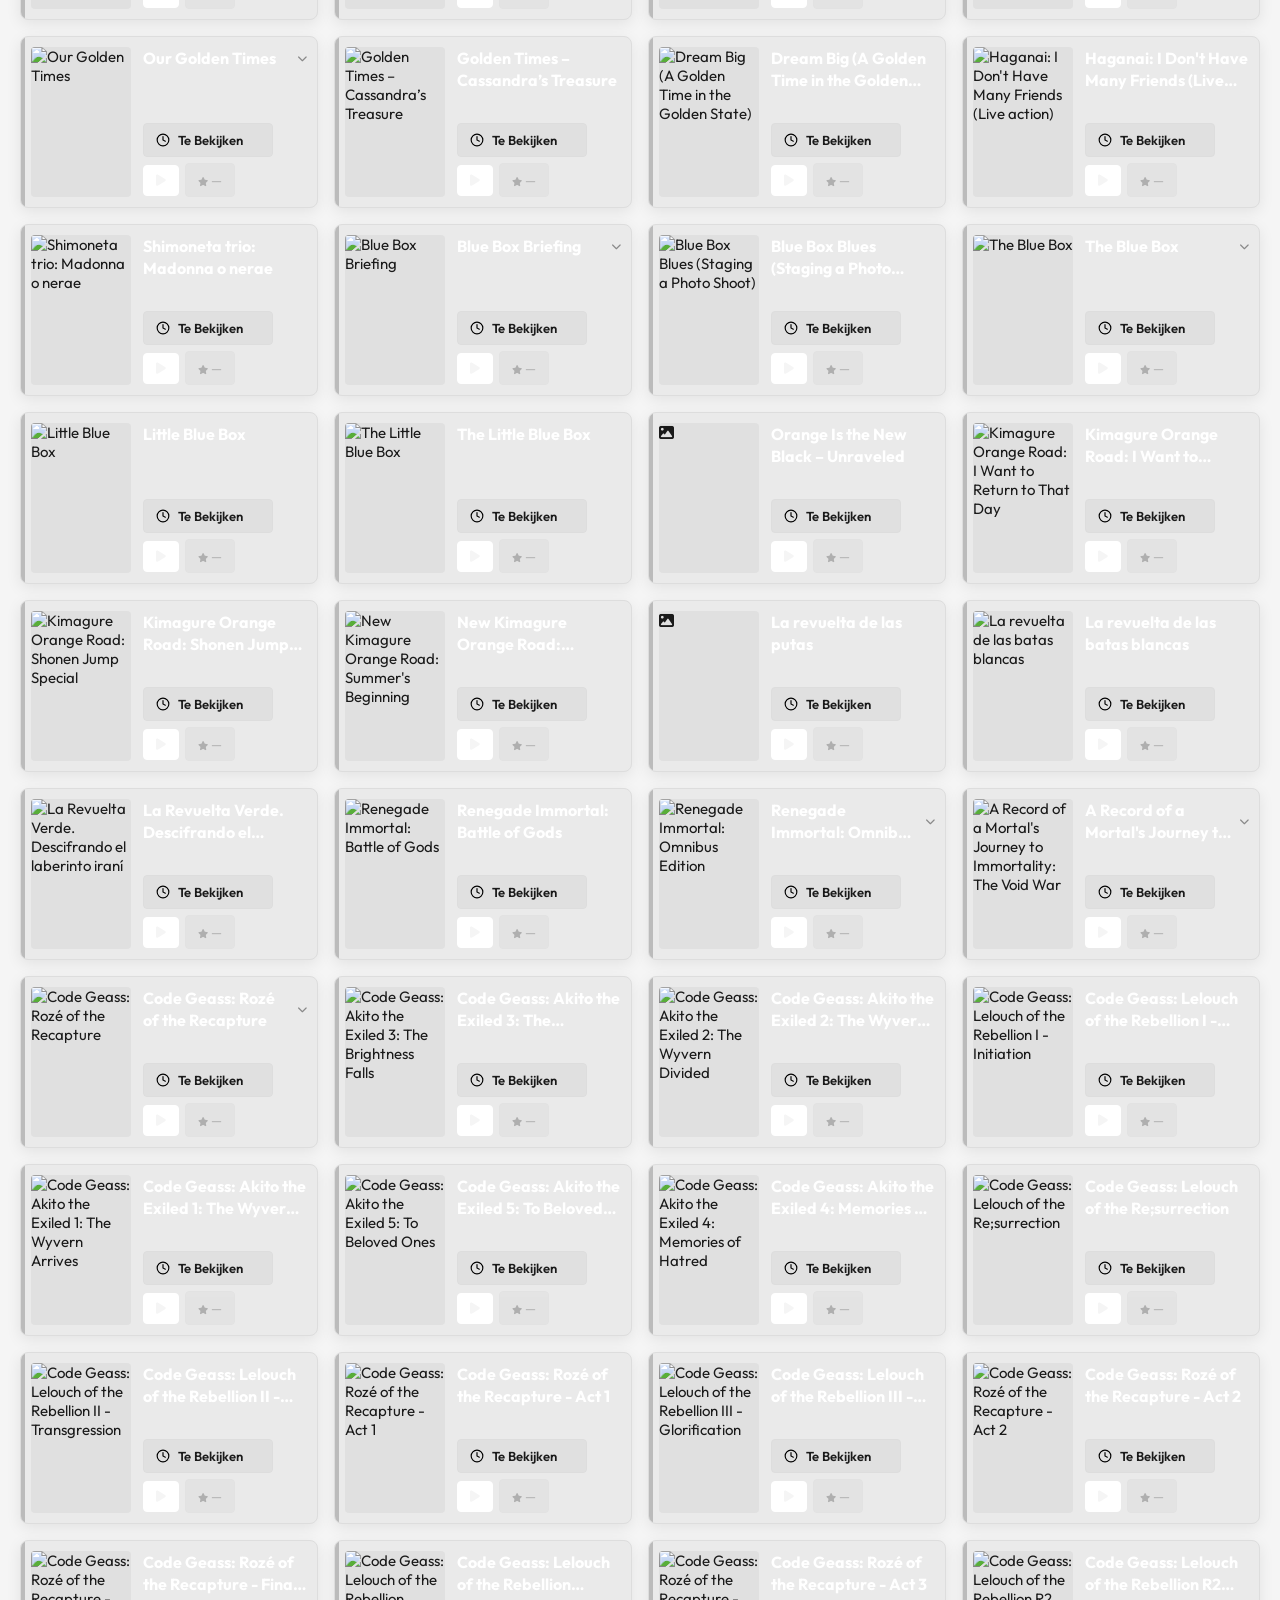
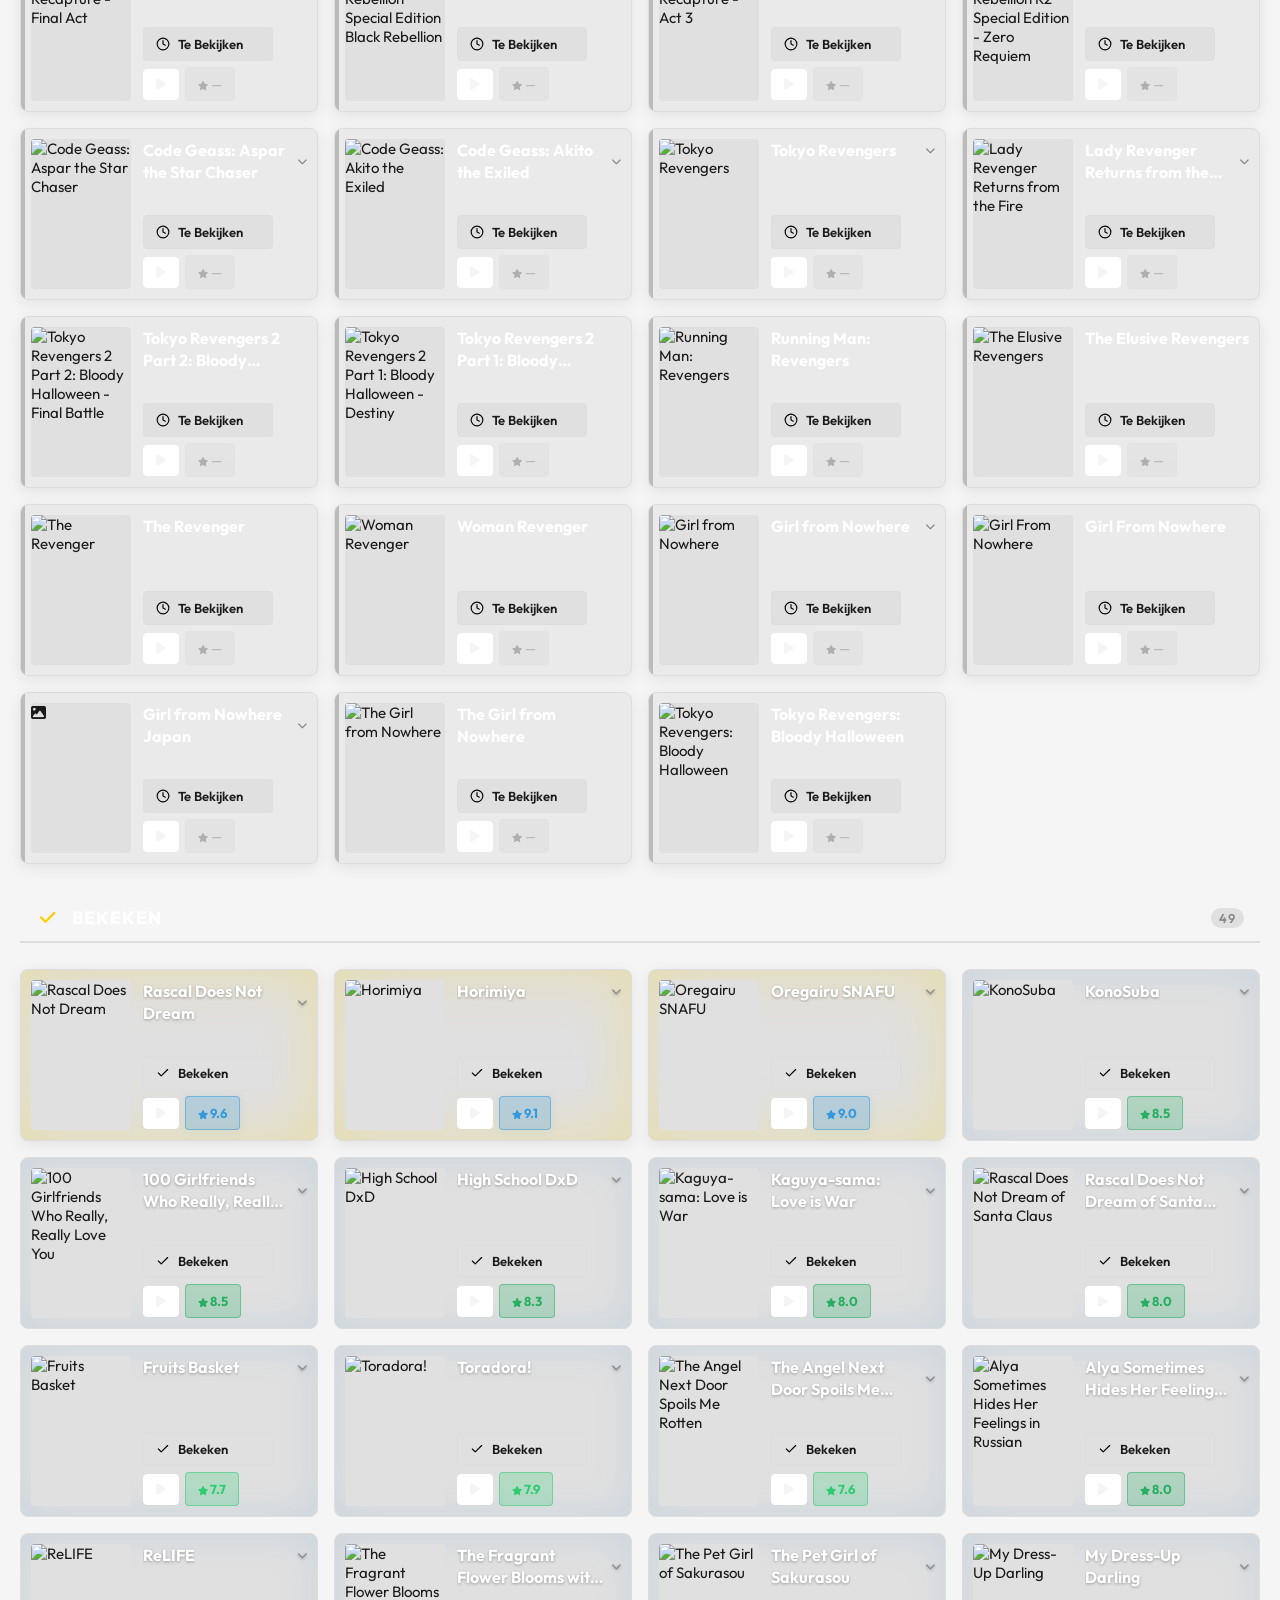
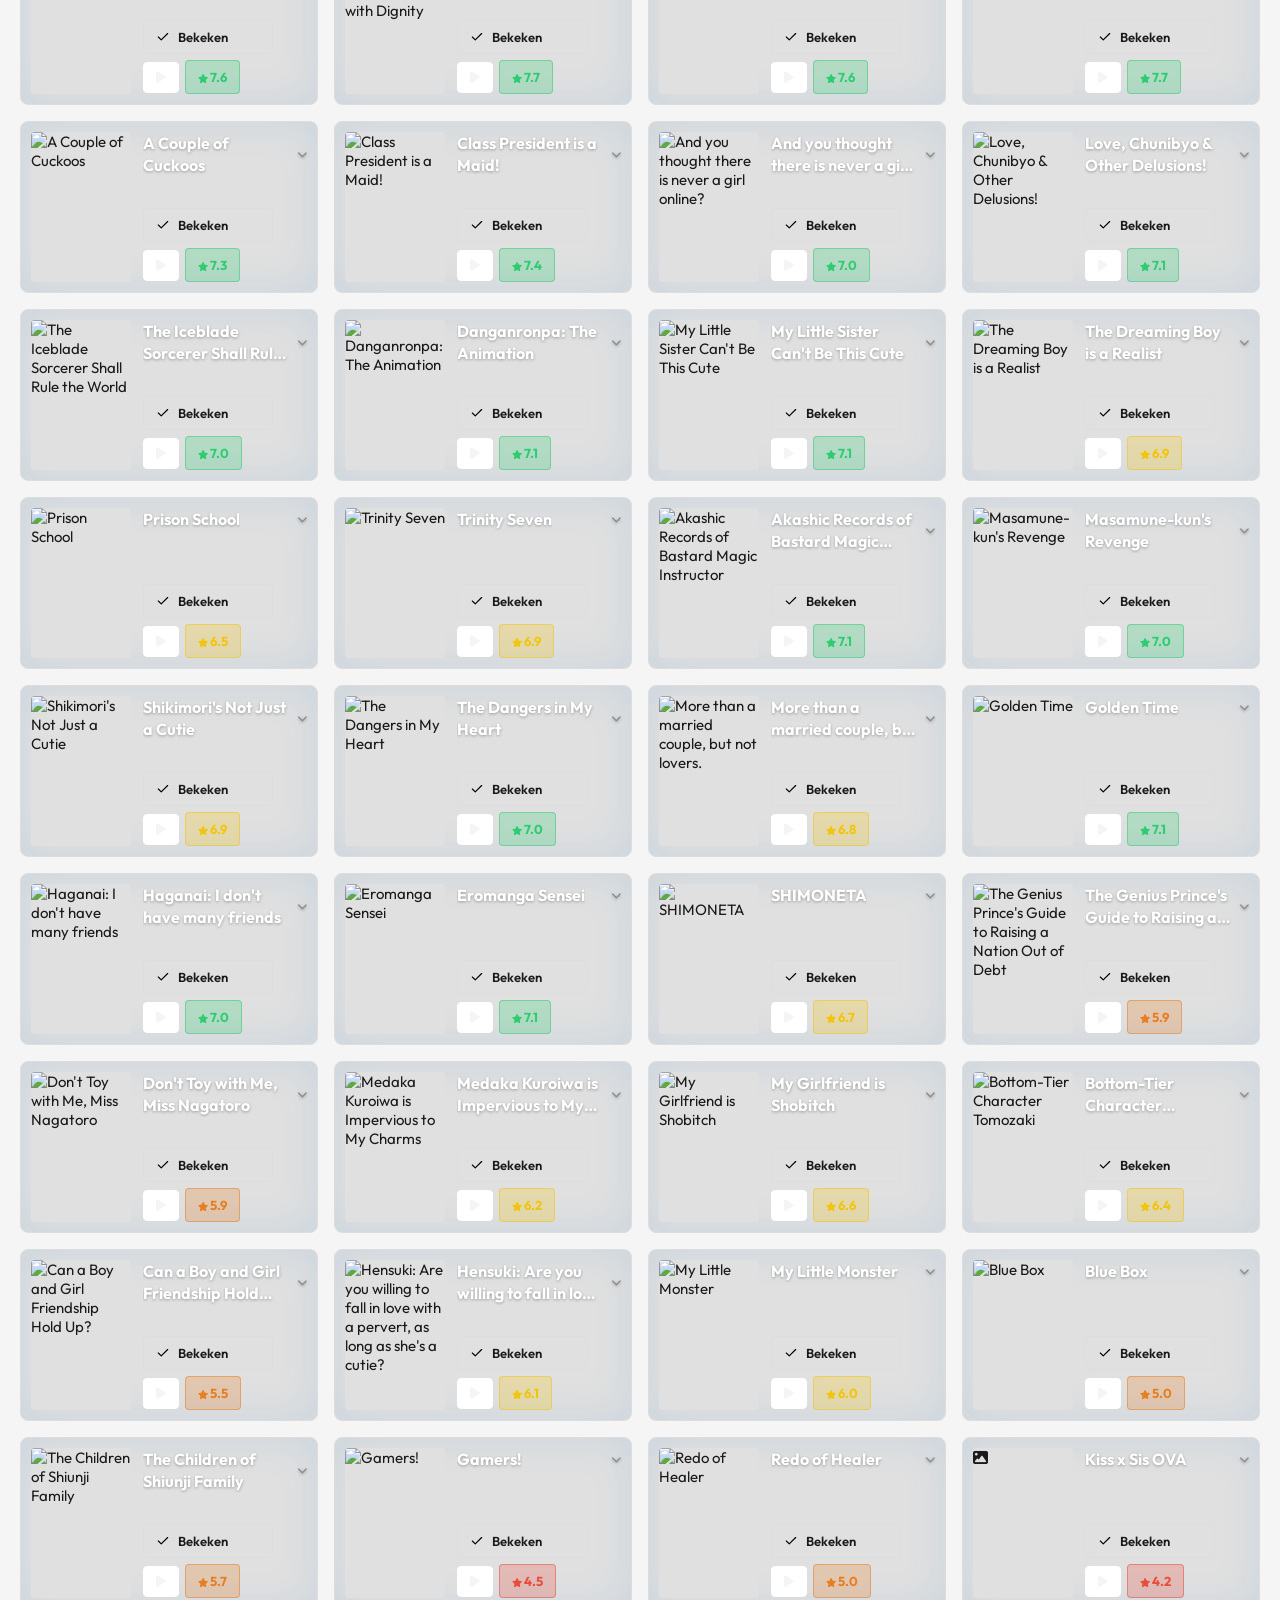
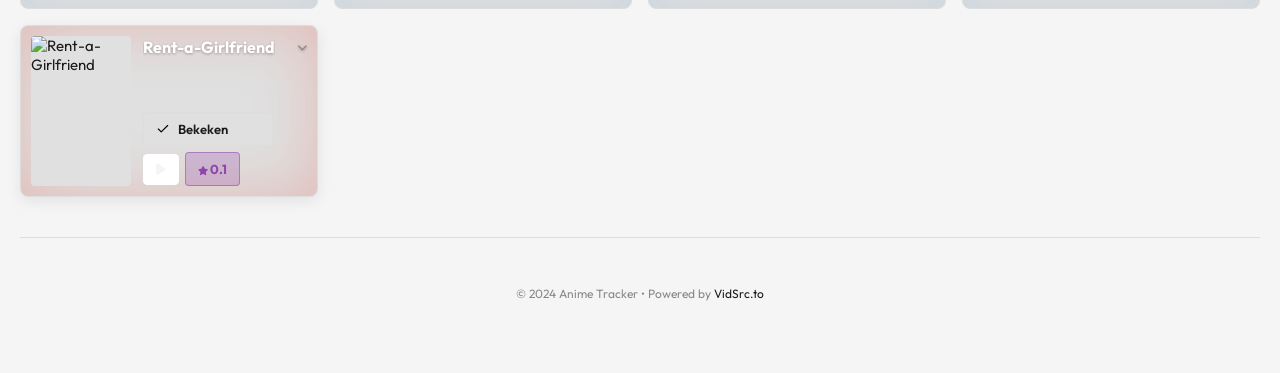
==== commit 6ab63e3c: "GitHub Pages support toegevoegd" ====
--- a/anime-tracker/index.html
+++ b/anime-tracker/index.html
@@ -23,6 +23,7 @@
                 </div>
             </div>
             <div class="header-right">
+                <button id="download-btn" class="hidden" title="Download gewijzigde data.json"><i class="fas fa-download"></i></button>
                 <button id="theme-toggle" title="Wissel thema"><i class="fas fa-moon"></i></button>
             </div>
         </div>
--- a/anime-tracker/styles.css
+++ b/anime-tracker/styles.css
@@ -132,14 +132,30 @@
     align-items: center;
 }
 
-#theme-toggle {
+#theme-toggle, #download-btn {
     background: var(--surface); border: var(--border-width, 1px) solid var(--border);
     color: var(--text); width: 42px; height: 42px; border-radius: 8px;
     cursor: pointer; font-size: 16px; display: flex;
     align-items: center; justify-content: center;
     transition: all 0.25s cubic-bezier(0.25, 0.8, 0.25, 1);
-}
-#theme-toggle:hover { background: var(--surface-2); }
+    margin-right: 8px;
+}
+#theme-toggle { margin-right: 0; }
+#theme-toggle:hover, #download-btn:hover { background: var(--surface-2); }
+
+#download-btn.sync-needed {
+    background: #FFCC00;
+    color: #000;
+    border-color: #FFCC00;
+    animation: pulse-yellow 2s infinite;
+}
+
+@keyframes pulse-yellow {
+    0% { box-shadow: 0 0 0 0 rgba(255, 204, 0, 0.7); }
+    70% { box-shadow: 0 0 0 10px rgba(255, 204, 0, 0); }
+    100% { box-shadow: 0 0 0 0 rgba(255, 204, 0, 0); }
+}
+
 
 .add-anime {
     display: flex; background: var(--surface); border: var(--border-width, 1px) solid var(--border);
